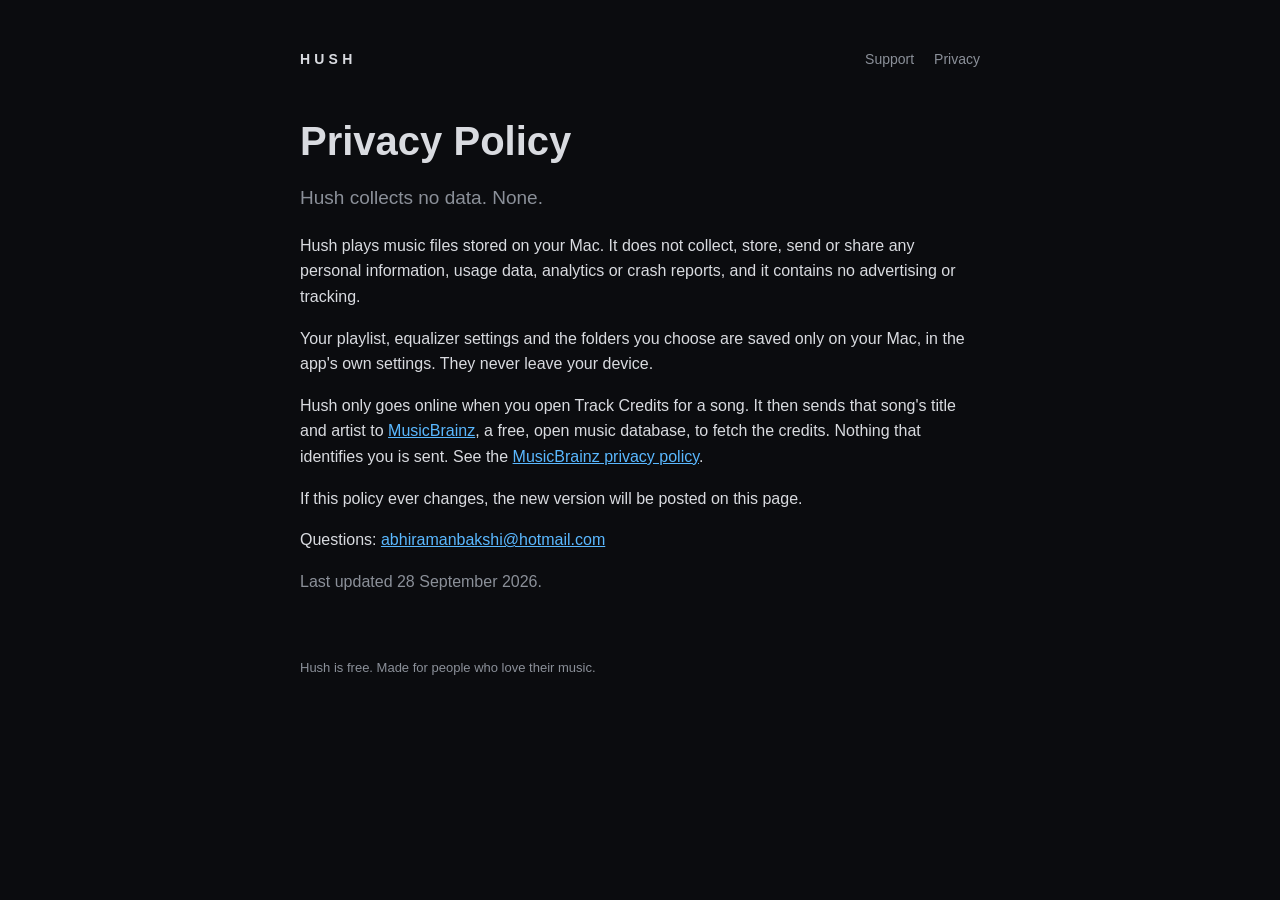
==== privacy.html @ 2e098ab4 "Hush website: home, support and privacy pages Co-Authored-By: Claude Opus 5.5 (1M context) <noreply@" ====
<!doctype html>
<html lang="en">
<head>
<meta charset="utf-8">
<meta name="viewport" content="width=device-width, initial-scale=1">
<title>Hush Privacy Policy</title>
<link rel="stylesheet" href="style.css">
</head>
<body><main>
<nav><a class="brand" href="index.html">HUSH</a><a href="support.html">Support</a><a href="privacy.html">Privacy</a></nav>
<h1>Privacy Policy</h1>
<p class="lede">Hush collects no data. None.</p>
<p>Hush plays music files stored on your Mac. It does not collect, store, send or share any personal information, usage data, analytics or crash reports, and it contains no advertising or tracking.</p>
<p>Your playlist, equalizer settings and the folders you choose are saved only on your Mac, in the app&#39;s own settings. They never leave your device.</p>
<p>Hush only goes online when you open Track Credits for a song. It then sends that song&#39;s title and artist to <a href="https://musicbrainz.org">MusicBrainz</a>, a free, open music database, to fetch the credits. Nothing that identifies you is sent. See the <a href="https://metabrainz.org/privacy">MusicBrainz privacy policy</a>.</p>
<p>If this policy ever changes, the new version will be posted on this page.</p>
<p>Questions: <a href="mailto:abhiramanbakshi@hotmail.com">abhiramanbakshi@hotmail.com</a></p>
<p style="color:var(--dim)">Last updated 28 September 2026.</p>
<footer>Hush is free. Made for people who love their music.</footer>
</main></body>
</html>
---- style.css ----
:root { --bg:#0b0c0f; --panel:#15171b; --text:#d9dbe0; --dim:#8b9099; --glow:#5ab8ff; }
* { box-sizing:border-box; }
body { margin:0; background:var(--bg); color:var(--text); font:16px/1.6 -apple-system, BlinkMacSystemFont, "SF Pro Text", "Helvetica Neue", sans-serif; }
main { max-width:720px; margin:0 auto; padding:48px 20px 64px; }
nav { display:flex; gap:20px; font-size:14px; margin-bottom:48px; }
nav a { color:var(--dim); text-decoration:none; }
nav a:hover, a { color:var(--glow); }
.brand { font-weight:800; letter-spacing:.3em; color:var(--text); margin-right:auto; }
h1 { font-size:40px; line-height:1.15; margin:0 0 12px; }
h2 { font-size:20px; margin-top:36px; }
.lede { color:var(--dim); font-size:19px; }
.shot { display:block; width:100%; max-width:430px; margin-left:auto; margin-right:auto; border-radius:12px; margin:32px 0; box-shadow:0 20px 60px #000a; }
ul { padding-left:20px; }
.button { display:inline-block; background:var(--glow); color:#000; padding:10px 18px; border-radius:8px; font-weight:600; text-decoration:none; }
footer { color:var(--dim); font-size:13px; margin-top:64px; }
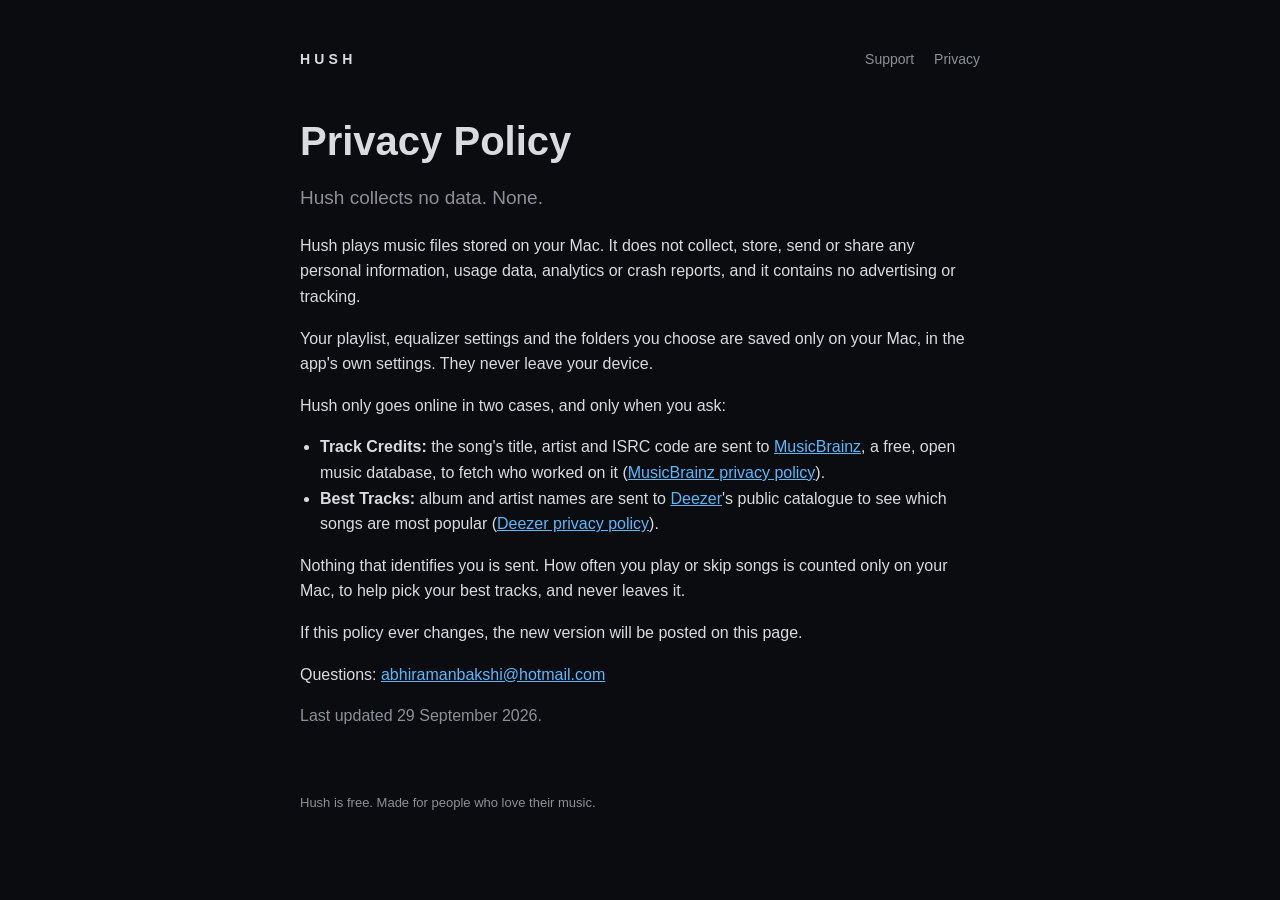
==== commit 4f558a1b: "Privacy: Best Tracks popularity lookup Co-Authored-By: Claude Opus 5.5 (1M context) <noreply@anthrop" ====
--- a/privacy.html
+++ b/privacy.html
@@ -12,10 +12,15 @@
 <p class="lede">Hush collects no data. None.</p>
 <p>Hush plays music files stored on your Mac. It does not collect, store, send or share any personal information, usage data, analytics or crash reports, and it contains no advertising or tracking.</p>
 <p>Your playlist, equalizer settings and the folders you choose are saved only on your Mac, in the app&#39;s own settings. They never leave your device.</p>
-<p>Hush only goes online when you open Track Credits for a song. It then sends that song&#39;s title and artist to <a href="https://musicbrainz.org">MusicBrainz</a>, a free, open music database, to fetch the credits. Nothing that identifies you is sent. See the <a href="https://metabrainz.org/privacy">MusicBrainz privacy policy</a>.</p>
+<p>Hush only goes online in two cases, and only when you ask:</p>
+<ul>
+<li><strong>Track Credits:</strong> the song&#39;s title, artist and ISRC code are sent to <a href="https://musicbrainz.org">MusicBrainz</a>, a free, open music database, to fetch who worked on it (<a href="https://metabrainz.org/privacy">MusicBrainz privacy policy</a>).</li>
+<li><strong>Best Tracks:</strong> album and artist names are sent to <a href="https://www.deezer.com">Deezer</a>&#39;s public catalogue to see which songs are most popular (<a href="https://www.deezer.com/legal/personal-datas">Deezer privacy policy</a>).</li>
+</ul>
+<p>Nothing that identifies you is sent. How often you play or skip songs is counted only on your Mac, to help pick your best tracks, and never leaves it.</p>
 <p>If this policy ever changes, the new version will be posted on this page.</p>
 <p>Questions: <a href="mailto:abhiramanbakshi@hotmail.com">abhiramanbakshi@hotmail.com</a></p>
-<p style="color:var(--dim)">Last updated 28 September 2026.</p>
+<p style="color:var(--dim)">Last updated 29 September 2026.</p>
 <footer>Hush is free. Made for people who love their music.</footer>
 </main></body>
 </html>
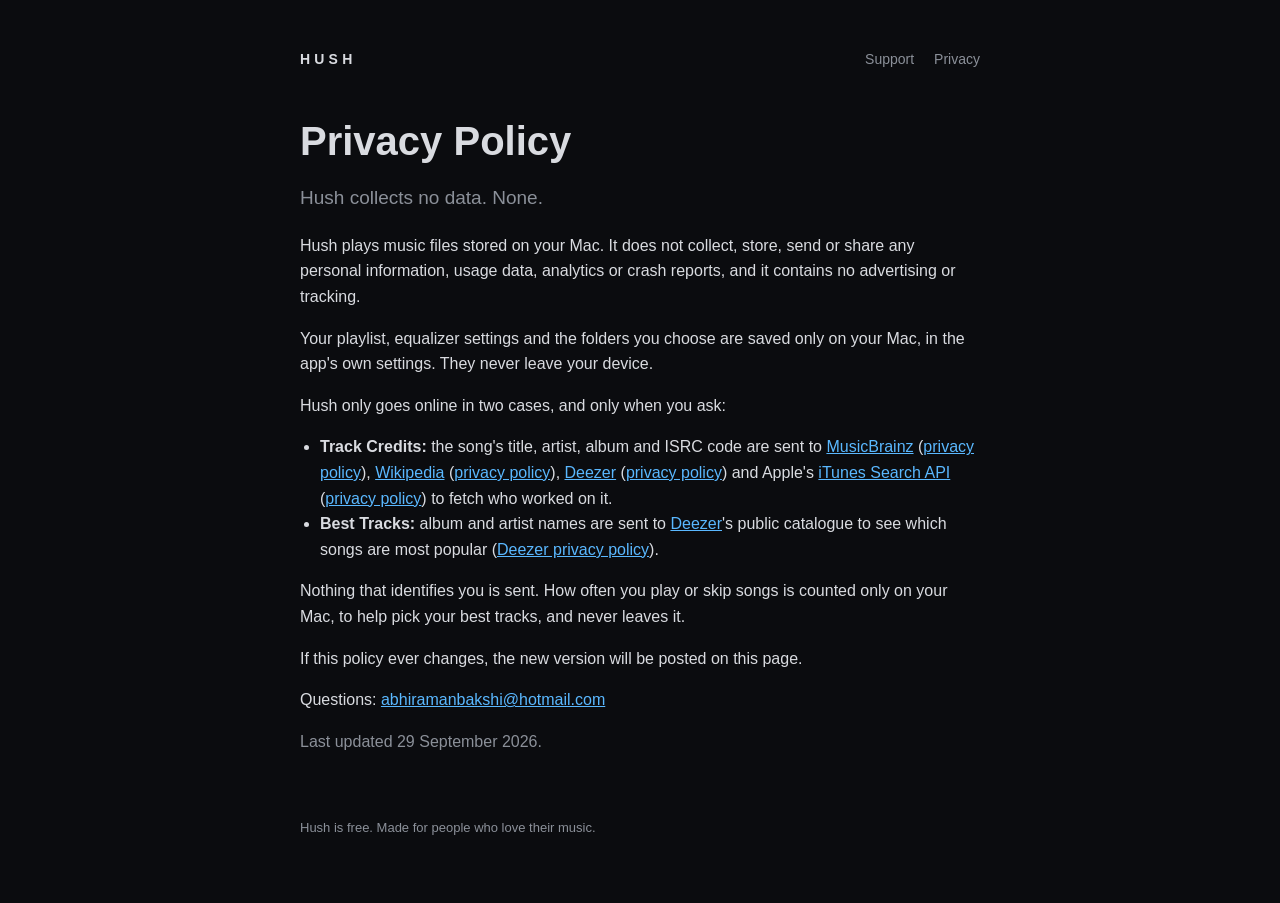
==== commit acdff65a: "Privacy: list every Track Credits source Co-Authored-By: Claude Opus 5.5 (1M context) <noreply@anthr" ====
--- a/privacy.html
+++ b/privacy.html
@@ -14,7 +14,7 @@
 <p>Your playlist, equalizer settings and the folders you choose are saved only on your Mac, in the app&#39;s own settings. They never leave your device.</p>
 <p>Hush only goes online in two cases, and only when you ask:</p>
 <ul>
-<li><strong>Track Credits:</strong> the song&#39;s title, artist and ISRC code are sent to <a href="https://musicbrainz.org">MusicBrainz</a>, a free, open music database, to fetch who worked on it (<a href="https://metabrainz.org/privacy">MusicBrainz privacy policy</a>).</li>
+<li><strong>Track Credits:</strong> the song&#39;s title, artist, album and ISRC code are sent to <a href="https://musicbrainz.org">MusicBrainz</a> (<a href="https://metabrainz.org/privacy">privacy policy</a>), <a href="https://www.wikipedia.org">Wikipedia</a> (<a href="https://foundation.wikimedia.org/wiki/Policy:Privacy_policy">privacy policy</a>), <a href="https://www.deezer.com">Deezer</a> (<a href="https://www.deezer.com/legal/personal-datas">privacy policy</a>) and Apple&#39;s <a href="https://performance-partners.apple.com/search-api">iTunes Search API</a> (<a href="https://www.apple.com/legal/privacy/">privacy policy</a>) to fetch who worked on it.</li>
 <li><strong>Best Tracks:</strong> album and artist names are sent to <a href="https://www.deezer.com">Deezer</a>&#39;s public catalogue to see which songs are most popular (<a href="https://www.deezer.com/legal/personal-datas">Deezer privacy policy</a>).</li>
 </ul>
 <p>Nothing that identifies you is sent. How often you play or skip songs is counted only on your Mac, to help pick your best tracks, and never leaves it.</p>
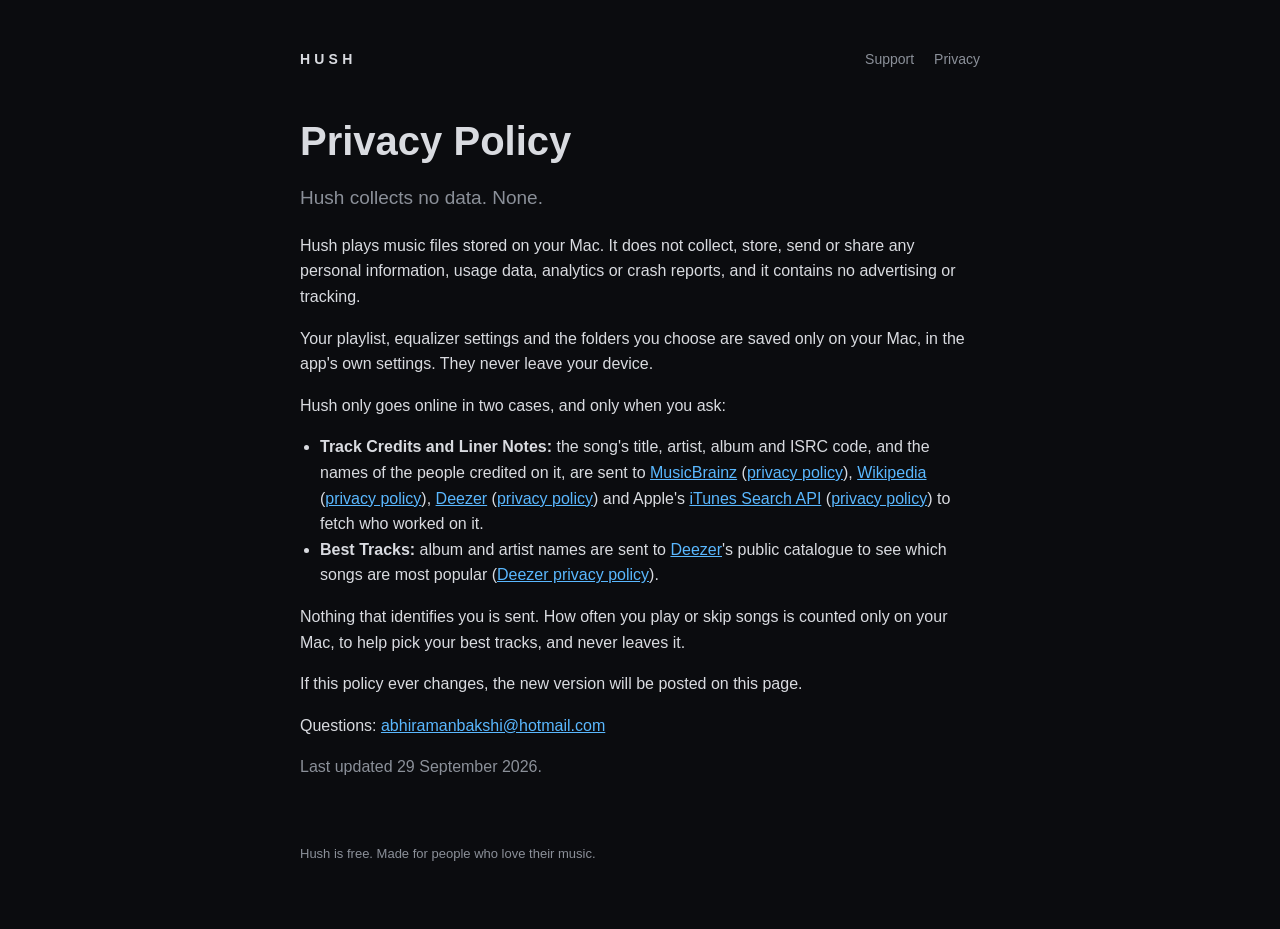
==== commit 1178456b: "Privacy: Liner Notes Co-Authored-By: Claude Opus 5.5 (1M context) <noreply@anthropic.com> Claude-Ses" ====
--- a/privacy.html
+++ b/privacy.html
@@ -14,7 +14,7 @@
 <p>Your playlist, equalizer settings and the folders you choose are saved only on your Mac, in the app&#39;s own settings. They never leave your device.</p>
 <p>Hush only goes online in two cases, and only when you ask:</p>
 <ul>
-<li><strong>Track Credits:</strong> the song&#39;s title, artist, album and ISRC code are sent to <a href="https://musicbrainz.org">MusicBrainz</a> (<a href="https://metabrainz.org/privacy">privacy policy</a>), <a href="https://www.wikipedia.org">Wikipedia</a> (<a href="https://foundation.wikimedia.org/wiki/Policy:Privacy_policy">privacy policy</a>), <a href="https://www.deezer.com">Deezer</a> (<a href="https://www.deezer.com/legal/personal-datas">privacy policy</a>) and Apple&#39;s <a href="https://performance-partners.apple.com/search-api">iTunes Search API</a> (<a href="https://www.apple.com/legal/privacy/">privacy policy</a>) to fetch who worked on it.</li>
+<li><strong>Track Credits and Liner Notes:</strong> the song&#39;s title, artist, album and ISRC code, and the names of the people credited on it, are sent to <a href="https://musicbrainz.org">MusicBrainz</a> (<a href="https://metabrainz.org/privacy">privacy policy</a>), <a href="https://www.wikipedia.org">Wikipedia</a> (<a href="https://foundation.wikimedia.org/wiki/Policy:Privacy_policy">privacy policy</a>), <a href="https://www.deezer.com">Deezer</a> (<a href="https://www.deezer.com/legal/personal-datas">privacy policy</a>) and Apple&#39;s <a href="https://performance-partners.apple.com/search-api">iTunes Search API</a> (<a href="https://www.apple.com/legal/privacy/">privacy policy</a>) to fetch who worked on it.</li>
 <li><strong>Best Tracks:</strong> album and artist names are sent to <a href="https://www.deezer.com">Deezer</a>&#39;s public catalogue to see which songs are most popular (<a href="https://www.deezer.com/legal/personal-datas">Deezer privacy policy</a>).</li>
 </ul>
 <p>Nothing that identifies you is sent. How often you play or skip songs is counted only on your Mac, to help pick your best tracks, and never leaves it.</p>
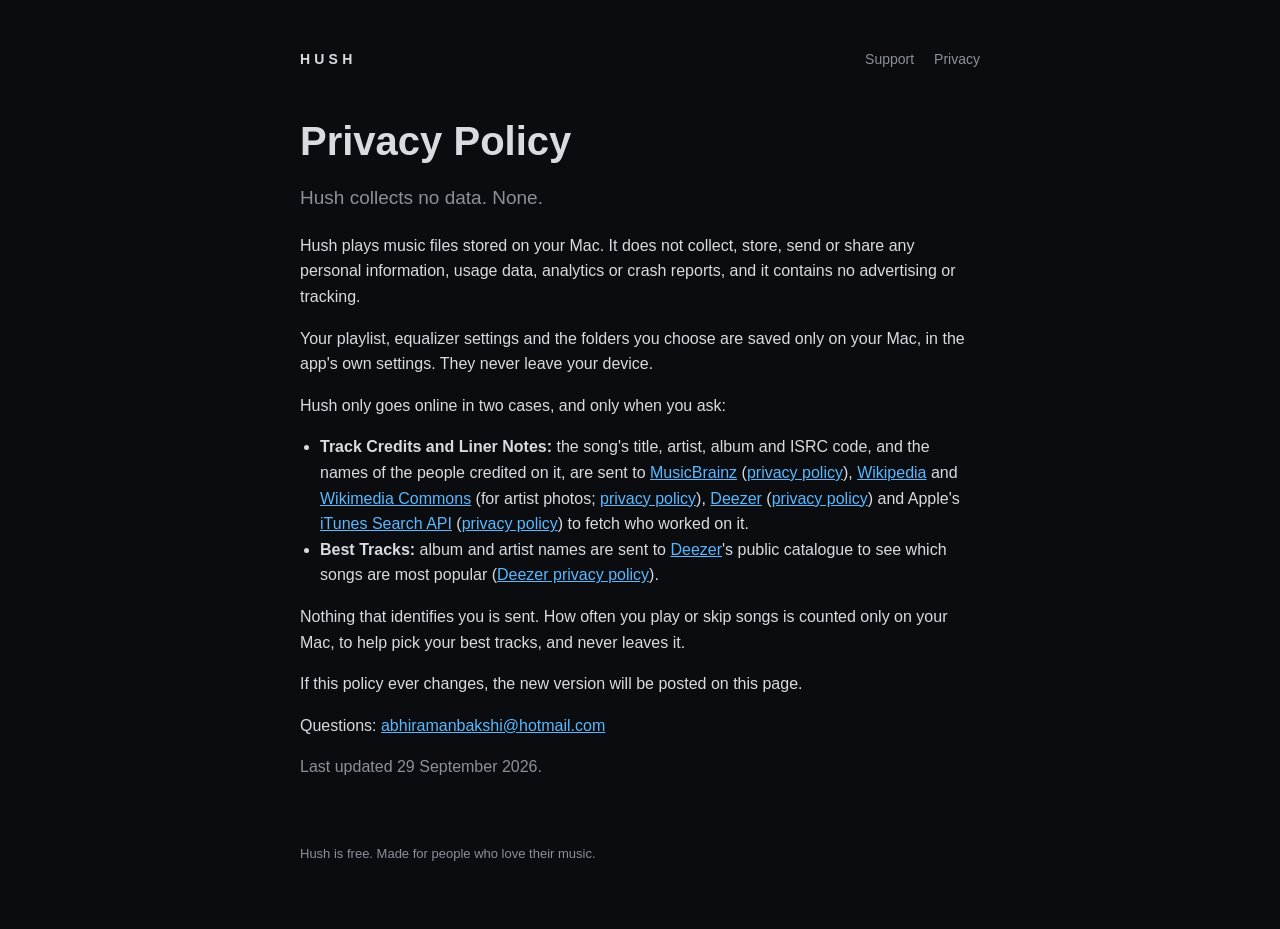
==== commit 954f5f50: "Privacy: Wikimedia Commons photos Co-Authored-By: Claude Opus 5.5 (1M context) <noreply@anthropic.co" ====
--- a/privacy.html
+++ b/privacy.html
@@ -14,7 +14,7 @@
 <p>Your playlist, equalizer settings and the folders you choose are saved only on your Mac, in the app&#39;s own settings. They never leave your device.</p>
 <p>Hush only goes online in two cases, and only when you ask:</p>
 <ul>
-<li><strong>Track Credits and Liner Notes:</strong> the song&#39;s title, artist, album and ISRC code, and the names of the people credited on it, are sent to <a href="https://musicbrainz.org">MusicBrainz</a> (<a href="https://metabrainz.org/privacy">privacy policy</a>), <a href="https://www.wikipedia.org">Wikipedia</a> (<a href="https://foundation.wikimedia.org/wiki/Policy:Privacy_policy">privacy policy</a>), <a href="https://www.deezer.com">Deezer</a> (<a href="https://www.deezer.com/legal/personal-datas">privacy policy</a>) and Apple&#39;s <a href="https://performance-partners.apple.com/search-api">iTunes Search API</a> (<a href="https://www.apple.com/legal/privacy/">privacy policy</a>) to fetch who worked on it.</li>
+<li><strong>Track Credits and Liner Notes:</strong> the song&#39;s title, artist, album and ISRC code, and the names of the people credited on it, are sent to <a href="https://musicbrainz.org">MusicBrainz</a> (<a href="https://metabrainz.org/privacy">privacy policy</a>), <a href="https://www.wikipedia.org">Wikipedia</a> and <a href="https://commons.wikimedia.org">Wikimedia Commons</a> (for artist photos; <a href="https://foundation.wikimedia.org/wiki/Policy:Privacy_policy">privacy policy</a>), <a href="https://www.deezer.com">Deezer</a> (<a href="https://www.deezer.com/legal/personal-datas">privacy policy</a>) and Apple&#39;s <a href="https://performance-partners.apple.com/search-api">iTunes Search API</a> (<a href="https://www.apple.com/legal/privacy/">privacy policy</a>) to fetch who worked on it.</li>
 <li><strong>Best Tracks:</strong> album and artist names are sent to <a href="https://www.deezer.com">Deezer</a>&#39;s public catalogue to see which songs are most popular (<a href="https://www.deezer.com/legal/personal-datas">Deezer privacy policy</a>).</li>
 </ul>
 <p>Nothing that identifies you is sent. How often you play or skip songs is counted only on your Mac, to help pick your best tracks, and never leaves it.</p>
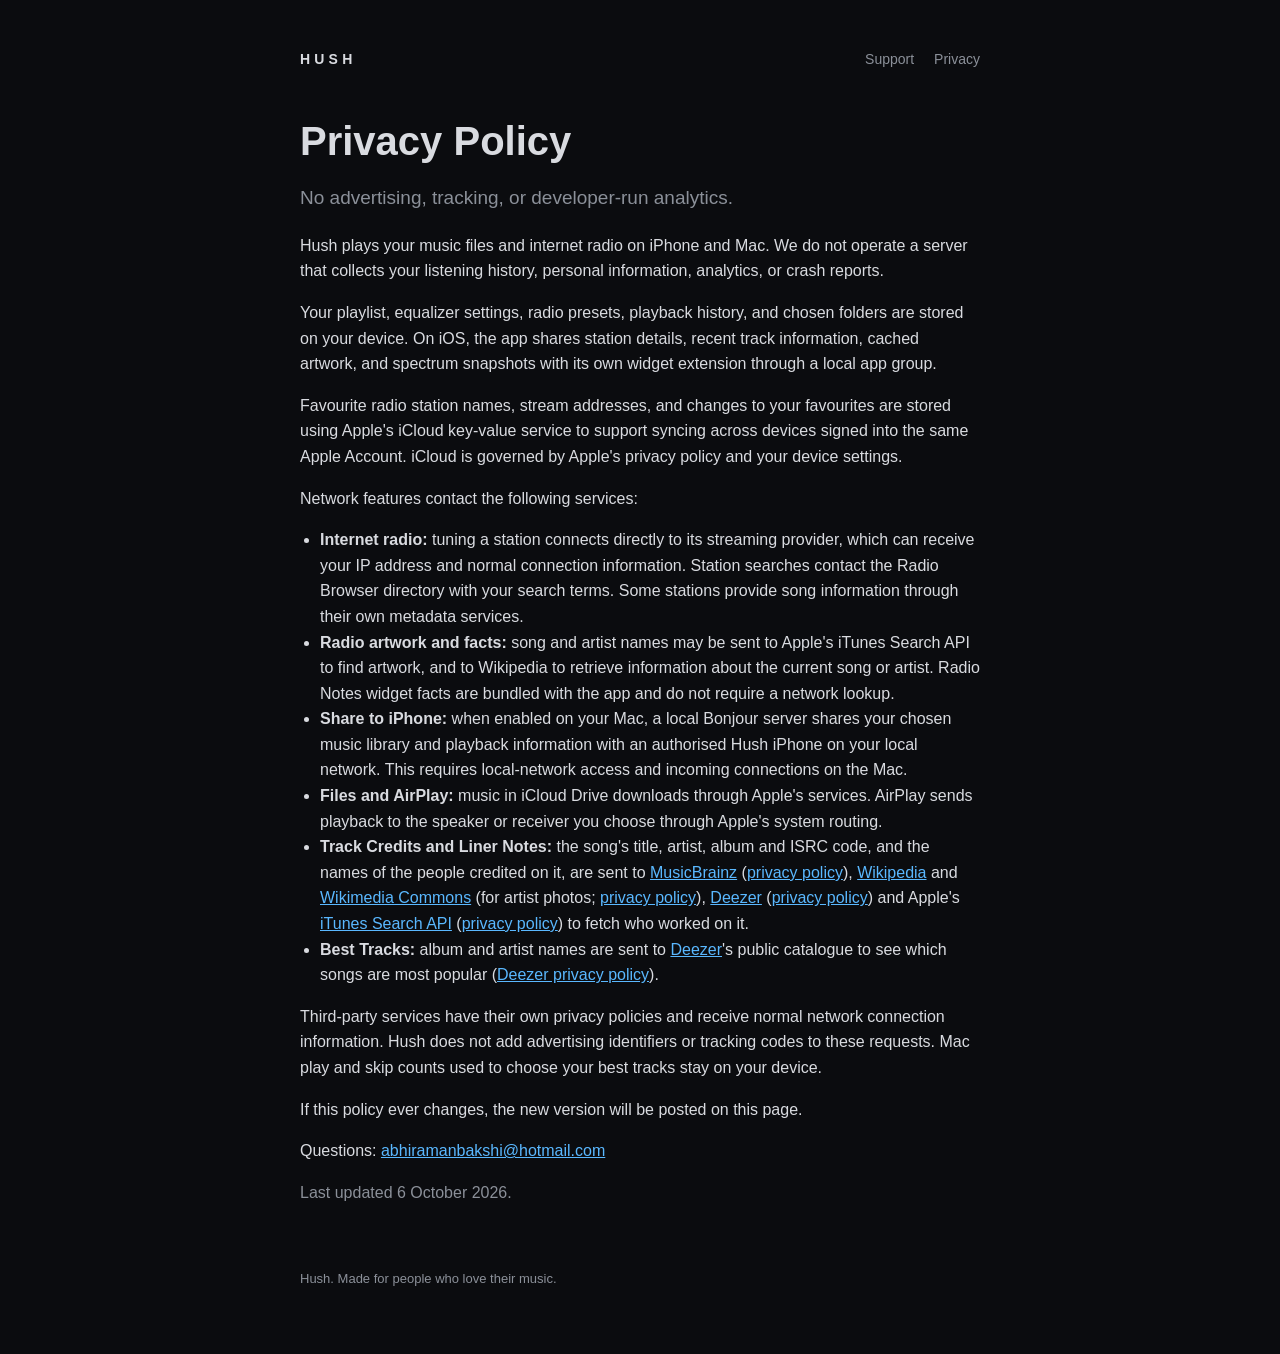
==== commit 60b31866: "Update Hush privacy policy for radio, widgets and iCloud favourites" ====
--- a/privacy.html
+++ b/privacy.html
@@ -9,18 +9,23 @@
 <body><main>
 <nav><a class="brand" href="index.html">HUSH</a><a href="support.html">Support</a><a href="privacy.html">Privacy</a></nav>
 <h1>Privacy Policy</h1>
-<p class="lede">Hush collects no data. None.</p>
-<p>Hush plays music files stored on your Mac. It does not collect, store, send or share any personal information, usage data, analytics or crash reports, and it contains no advertising or tracking.</p>
-<p>Your playlist, equalizer settings and the folders you choose are saved only on your Mac, in the app&#39;s own settings. They never leave your device.</p>
-<p>Hush only goes online in two cases, and only when you ask:</p>
+<p class="lede">No advertising, tracking, or developer-run analytics.</p>
+<p>Hush plays your music files and internet radio on iPhone and Mac. We do not operate a server that collects your listening history, personal information, analytics, or crash reports.</p>
+<p>Your playlist, equalizer settings, radio presets, playback history, and chosen folders are stored on your device. On iOS, the app shares station details, recent track information, cached artwork, and spectrum snapshots with its own widget extension through a local app group.</p>
+<p>Favourite radio station names, stream addresses, and changes to your favourites are stored using Apple&#39;s iCloud key-value service to support syncing across devices signed into the same Apple Account. iCloud is governed by Apple&#39;s privacy policy and your device settings.</p>
+<p>Network features contact the following services:</p>
 <ul>
+<li><strong>Internet radio:</strong> tuning a station connects directly to its streaming provider, which can receive your IP address and normal connection information. Station searches contact the Radio Browser directory with your search terms. Some stations provide song information through their own metadata services.</li>
+<li><strong>Radio artwork and facts:</strong> song and artist names may be sent to Apple&#39;s iTunes Search API to find artwork, and to Wikipedia to retrieve information about the current song or artist. Radio Notes widget facts are bundled with the app and do not require a network lookup.</li>
+<li><strong>Share to iPhone:</strong> when enabled on your Mac, a local Bonjour server shares your chosen music library and playback information with an authorised Hush iPhone on your local network. This requires local-network access and incoming connections on the Mac.</li>
+<li><strong>Files and AirPlay:</strong> music in iCloud Drive downloads through Apple&#39;s services. AirPlay sends playback to the speaker or receiver you choose through Apple&#39;s system routing.</li>
 <li><strong>Track Credits and Liner Notes:</strong> the song&#39;s title, artist, album and ISRC code, and the names of the people credited on it, are sent to <a href="https://musicbrainz.org">MusicBrainz</a> (<a href="https://metabrainz.org/privacy">privacy policy</a>), <a href="https://www.wikipedia.org">Wikipedia</a> and <a href="https://commons.wikimedia.org">Wikimedia Commons</a> (for artist photos; <a href="https://foundation.wikimedia.org/wiki/Policy:Privacy_policy">privacy policy</a>), <a href="https://www.deezer.com">Deezer</a> (<a href="https://www.deezer.com/legal/personal-datas">privacy policy</a>) and Apple&#39;s <a href="https://performance-partners.apple.com/search-api">iTunes Search API</a> (<a href="https://www.apple.com/legal/privacy/">privacy policy</a>) to fetch who worked on it.</li>
 <li><strong>Best Tracks:</strong> album and artist names are sent to <a href="https://www.deezer.com">Deezer</a>&#39;s public catalogue to see which songs are most popular (<a href="https://www.deezer.com/legal/personal-datas">Deezer privacy policy</a>).</li>
 </ul>
-<p>Nothing that identifies you is sent. How often you play or skip songs is counted only on your Mac, to help pick your best tracks, and never leaves it.</p>
+<p>Third-party services have their own privacy policies and receive normal network connection information. Hush does not add advertising identifiers or tracking codes to these requests. Mac play and skip counts used to choose your best tracks stay on your device.</p>
 <p>If this policy ever changes, the new version will be posted on this page.</p>
 <p>Questions: <a href="mailto:abhiramanbakshi@hotmail.com">abhiramanbakshi@hotmail.com</a></p>
-<p style="color:var(--dim)">Last updated 29 September 2026.</p>
-<footer>Hush is free. Made for people who love their music.</footer>
+<p style="color:var(--dim)">Last updated 6 October 2026.</p>
+<footer>Hush. Made for people who love their music.</footer>
 </main></body>
 </html>
